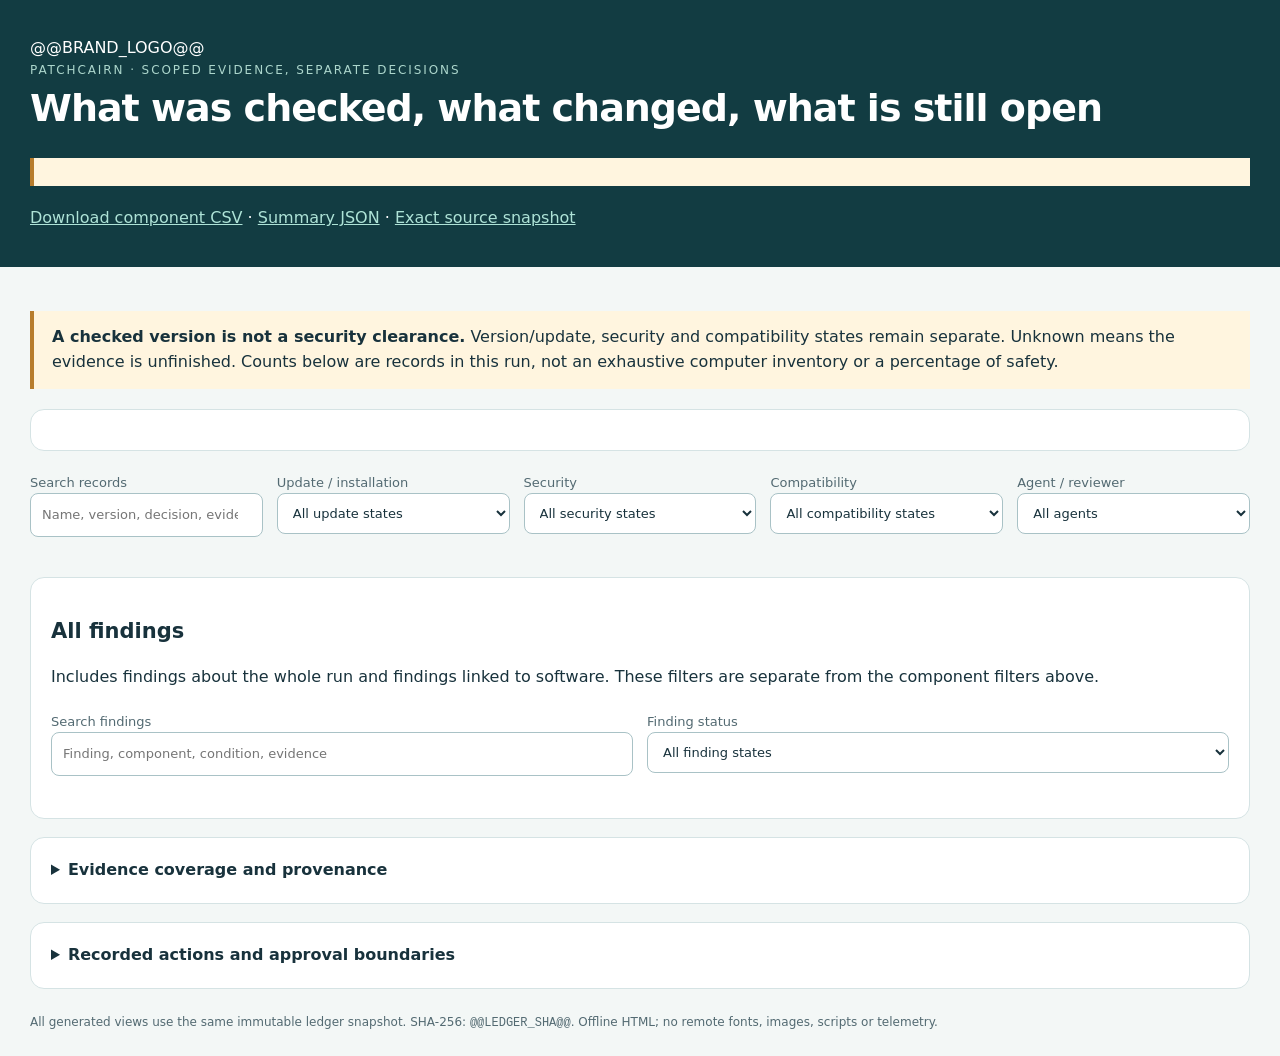
==== templates/report.html @ 3512771c "Initial release of PatchCairn" ====
<!doctype html><html lang="en"><head><meta charset="utf-8"><meta name="viewport" content="width=device-width,initial-scale=1"><meta http-equiv="Content-Security-Policy" content="default-src 'none'; script-src 'unsafe-inline'; style-src 'unsafe-inline'; img-src data:; connect-src 'none'; base-uri 'none'; form-action 'none'"><title>PatchCairn — maintenance evidence</title><style>
.brand-logo{display:block;max-width:240px;max-height:90px;object-fit:contain;margin:0 0 18px} :root{color-scheme:light;--ink:#18323c;--muted:#536a72;--border:#d5e3e4;--paper:#f3f7f6;--accent:#09695c}*{box-sizing:border-box}body{margin:0;background:var(--paper);color:var(--ink);font:16px/1.55 system-ui,-apple-system,Segoe UI,sans-serif}header{background:#123c42;color:#fff;padding:36px max(24px,calc((100vw - 1220px)/2))}h1{margin:0;font-size:38px;letter-spacing:-1px}.eyebrow{text-transform:uppercase;letter-spacing:.16em;font-size:12px;color:#acd6cc}header .notice{color:#18323c;font-weight:650}header p{max-width:830px;color:#d7e9e6}.wrap{max-width:1268px;margin:auto;padding:24px}.summary{display:grid;grid-template-columns:repeat(auto-fit,minmax(190px,1fr));gap:12px}.stat,.panel,.card{background:#fff;border:1px solid var(--border);border-radius:14px;padding:20px}.stat strong{display:block;font-size:32px}.small{font-size:13px;color:var(--muted);overflow-wrap:anywhere}.notice{border-left:4px solid #b77c2c;background:#fff5df;padding:14px 18px;margin:20px 0}.filters{display:flex;gap:14px;flex-wrap:wrap;margin:22px 0}.filters label{flex:1;min-width:180px;font-size:13px;color:var(--muted)}input,select{display:block;width:100%;padding:11px;border:1px solid #a9c2c6;border-radius:8px;font:inherit;background:white;color:var(--ink)}.cards{display:grid;grid-template-columns:repeat(auto-fit,minmax(320px,1fr));gap:16px}h2{font-size:21px}h3{margin:4px 0 12px;font-size:19px;overflow-wrap:anywhere}.badges{display:flex;gap:7px;flex-wrap:wrap}.badge{display:inline-block;border-radius:6px;background:#edf3f4;padding:4px 8px;font-size:12px}.agent{border:1px solid transparent}.versions{display:grid;grid-template-columns:1fr 1fr;gap:12px;margin:16px 0}.versions span{display:block;color:var(--muted);font-size:12px}.versions strong{overflow-wrap:anywhere}details{margin:15px 0}summary{cursor:pointer;font-weight:600}a{color:var(--accent)}header a{color:#aee3d7}.panel{margin:18px 0}.empty{padding:35px;border:1px dashed #a9c2c6;border-radius:12px}.foot{margin-top:24px;font-size:12px;color:var(--muted);overflow-wrap:anywhere}ul{padding-left:22px}button{padding:9px 15px;border:0;border-radius:8px;background:var(--accent);color:#fff;cursor:pointer}@media(max-width:600px){h1{font-size:30px}.wrap{padding:15px}.card{padding:16px}.cards{grid-template-columns:1fr}}
</style></head><body><header>@@BRAND_LOGO@@<div class="eyebrow">PatchCairn · scoped evidence, separate decisions</div><h1>What was checked, what changed, what is still open</h1><p id="purpose"></p><p id="run-state"></p><div class="notice" id="mode-banner"></div><a href="components.csv" download>Download component CSV</a> · <a href="summary.json">Summary JSON</a> · <a href="ledger.snapshot.json">Exact source snapshot</a></header><main class="wrap"><div class="summary" id="summary"></div><div class="notice"><strong>A checked version is not a security clearance.</strong> Version/update, security and compatibility states remain separate. Unknown means the evidence is unfinished. Counts below are records in this run, not an exhaustive computer inventory or a percentage of safety.</div><section class="panel" id="diagnosis"></section><section class="filters"><label>Search records<input id="search" type="search" placeholder="Name, version, decision, evidence"></label><label>Update / installation<select id="update"><option value="all">All update states</option></select></label><label>Security<select id="security"><option value="all">All security states</option></select></label><label>Compatibility<select id="compatibility"><option value="all">All compatibility states</option></select></label><label>Agent / reviewer<select id="agent"><option value="all">All agents</option></select></label></section><p class="small" id="count"></p><section class="cards" id="cards"></section><section class="panel" id="all-findings" aria-labelledby="finding-heading"><h2 id="finding-heading">All findings</h2><p>Includes findings about the whole run and findings linked to software. These filters are separate from the component filters above.</p><div class="filters"><label>Search findings<input id="finding-search" type="search" placeholder="Finding, component, condition, evidence"></label><label>Finding status<select id="finding-state"><option value="all">All finding states</option></select></label></div><p class="small" id="finding-count"></p><div class="cards" id="finding-cards"></div></section><details class="panel"><summary>Evidence coverage and provenance</summary><div id="coverage"></div><p class="small">A URL alone is not publisher verification. Source authority, provenance checks and limits are separate evidence fields.</p><div id="sources"></div></details><details class="panel"><summary>Recorded actions and approval boundaries</summary><div id="actions"></div><p class="small">This report cannot run commands, approve changes or retry a failed operation. Approval fields record decisions; they do not independently prove human consent.</p></details><div class="foot">All generated views use the same immutable ledger snapshot. SHA-256: <code>@@LEDGER_SHA@@</code>. Offline HTML; no remote fonts, images, scripts or telemetry.</div></main><script id="toolkit-data" type="application/json">@@DATA@@</script><script>
'use strict';const DATA=JSON.parse(document.getElementById('toolkit-data').textContent),L=DATA.ledger,S=DATA.summary;const $=id=>document.getElementById(id),node=(tag,text,cls)=>{const n=document.createElement(tag);if(text!==undefined)n.textContent=String(text);if(cls)n.className=cls;return n};const human=v=>String(v??'Not established').replaceAll('_',' ');const agentColor=id=>{let h=0;for(const c of String(id))h=(h*31+c.charCodeAt(0))>>>0;return'hsl('+(h%360)+' 45% 90%)'};
$('mode-banner').textContent=L.run.mode==='fixture'?'FICTIONAL DEMONSTRATION — not this computer; no real audit or update performed.':L.components.length===0?'ASSESSMENT NOT STARTED — no components inventoried. Zero recorded findings does not mean this computer is clean.':'Scoped saved evidence; uninspected software, security and compatibility remain unknown.';$('purpose').textContent=L.run.purpose;$('run-state').textContent='Mode: '+human(L.run.mode)+' · Platform: '+human(L.run.platform)+' · Phase: '+human(L.run.phase)+' · Run state: '+human(L.run.status);for(const[label,n]of[['Component records',S.component_records],['Completed action records',S.completed_action_records],['Completed action groups',S.completed_action_groups],['Open finding records',S.open_finding_records]]){const p=node('div',undefined,'stat');p.append(node('strong',n),node('span',label));$('summary').append(p)}
const d=L.diagnosis;$('diagnosis').append(node('h2','Diagnosis before repair'),node('p','State: '+human(d.status)),node('p','Original cause: '+(d.original_cause||'Not established')),node('p','Uncertainty: '+(d.uncertainty||'Not recorded')),node('p','Least-disruptive proposal: '+(d.least_disruptive_fix||'Not proposed')));for(const h of d.hypotheses||[]){const p=node('p',human(h.state)+': '+h.claim);$('diagnosis').append(p,node('p','Evidence references: '+(h.evidence_ids||[]).join(', '),'small'));for(const a of h.alternatives||[])$('diagnosis').append(node('p','Alternative '+human(a.state)+': '+a.claim+'; evidence '+(a.evidence_ids||[]).join(', '),'small'))}
for(const[id,field]of[['update','update_state'],['security','security_state'],['compatibility','compatibility_state'],['agent','agent_id']])for(const v of [...new Set(L.components.map(x=>x[field]||'unassigned'))].sort()){const o=node('option',human(v));o.value=v;$(id).append(o)}
function render(){const q=$('search').value.toLowerCase();const rows=L.components.filter(e=>JSON.stringify(e).toLowerCase().includes(q)&&($('update').value==='all'||e.update_state===$('update').value)&&($('security').value==='all'||e.security_state===$('security').value)&&($('compatibility').value==='all'||e.compatibility_state===$('compatibility').value)&&($('agent').value==='all'||(e.agent_id||'unassigned')===$('agent').value));$('count').textContent=rows.length+' of '+L.components.length+' records match all selected filters. Status dimensions overlap; do not add their counts.';$('cards').replaceChildren();for(const e of rows){const card=node('article',undefined,'card'),badges=node('div',undefined,'badges');card.append(node('h3',e.name));for(const[label,value]of[['Update',e.update_state],['Security',e.security_state],['Compatibility',e.compatibility_state]])badges.append(node('span',label+': '+human(value),'badge'));const a=node('span',e.agent_id||'Unassigned agent','badge agent');a.style.backgroundColor=agentColor(e.agent_id);badges.append(a);card.append(badges);const versions=node('div',undefined,'versions');for(const[label,value]of[['Recorded installed',e.installed_version],['Reviewed target',e.reviewed_target]]){const p=node('div');p.append(node('span',label),node('strong',value||'Not established'));versions.append(p)}for(const[key,label]of[['architecture','Architecture'],['manager','Manager'],['channel','Channel'],['default_resolution','Default resolution'],['owner_component_id','Owning component']])if(e[key])card.append(node('p',label+': '+e[key],'small'));card.append(versions,node('p','Next: '+(e.next_step||'No next step recorded')),node('p','Owner scope: '+human(e.owner_scope),'small'));if(e.available_release&&e.available_release!==e.reviewed_target)card.append(node('p','Available release reference: '+e.available_release,'small'));const proof=node('details');proof.append(node('summary','Evidence and limits'));for(const id of e.evidence_ids||[]){const ev=(L.evidence||[]).find(x=>x.id===id);if(ev)proof.append(node('p',human(ev.kind)+' · '+ev.observed_utc+' · '+ev.scope+'; limits: '+ev.limits,'small'))}for(const id of e.finding_ids||[]){const f=(L.findings||[]).find(x=>x.id===id);if(f){proof.append(node('p',human(f.state)+': '+f.claim));for(const condition of f.conditions||[])proof.append(node('p','Condition: '+condition,'small'));for(const sid of f.source_ids||[]){const source=(L.sources||[]).find(x=>x.id===sid);if(source)proof.append(node('p','Source: '+source.title+'; '+human(source.authority)+'; retrieved '+human(source.retrieved_utc)+'; provenance recorded: '+source.provenance_verified,'small'))}}}card.append(proof);$('cards').append(card)}if(!rows.length)$('cards').append(node('div','No records match these filters.','empty'))}
const allFindings=L.findings||[],componentById=new Map((L.components||[]).map(x=>[x.id,x])),evidenceById=new Map((L.evidence||[]).map(x=>[x.id,x])),sourceById=new Map((L.sources||[]).map(x=>[x.id,x]));
for(const state of [...new Set(allFindings.map(f=>f.state))].sort()){const option=node('option',human(state));option.value=state;$('finding-state').append(option)}
function renderFindings(){
 const query=$('finding-search').value.toLowerCase(),state=$('finding-state').value;
 const rows=allFindings.filter(f=>{
  const searchable=JSON.stringify({finding:f,component:componentById.get(f.component_id)?.name,evidence:(f.evidence_ids||[]).map(id=>evidenceById.get(id)),sources:(f.source_ids||[]).map(id=>sourceById.get(id))}).toLowerCase();
  return searchable.includes(query)&&(state==='all'||f.state===state);
 });
 $('finding-count').textContent=rows.length+' of '+allFindings.length+' findings match the finding filters. Component filters do not change this list.';
 $('finding-cards').replaceChildren();
 for(const f of rows){
  const card=node('article',undefined,'card finding-card'),title=typeof f.title==='string'&&f.title.trim()?f.title:'Finding '+f.id;
  card.append(node('h3',title),node('p','Finding ID: '+f.id,'small'));
  const badges=node('div',undefined,'badges');badges.append(node('span','Status: '+human(f.state),'badge'),node('span','Type: '+human(f.kind),'badge'));card.append(badges);
  const component=componentById.get(f.component_id);
  card.append(node('p',f.component_id==null?'Run-wide finding':component?'Component: '+component.name+' · ID: '+component.id:'Component reference: '+f.component_id,'small'),node('p',f.claim));
  if(!(f.conditions||[]).length)card.append(node('p','No conditions recorded.','small'));
  for(const condition of f.conditions||[])card.append(node('p','Condition: '+condition,'small'));
  if(!(f.evidence_ids||[]).length)card.append(node('p','No evidence recorded.','small'));
  for(const id of f.evidence_ids||[]){const evidence=evidenceById.get(id);card.append(node('p',evidence?'Evidence '+id+': '+human(evidence.kind)+' · '+evidence.observed_utc+' · '+evidence.scope+'; limits: '+evidence.limits:'Evidence reference: '+id,'small'))}
  for(const id of f.source_ids||[]){const source=sourceById.get(id);card.append(node('p',source?'Source '+id+': '+source.title+' · '+human(source.authority)+' · retrieved '+human(source.retrieved_utc)+' · provenance recorded: '+source.provenance_verified:'Source reference: '+id,'small'))}
  $('finding-cards').append(card);
 }
 if(!rows.length)$('finding-cards').append(node('div',allFindings.length?'No findings match these finding filters.':'No findings recorded. This does not establish that the computer has no vulnerabilities.','empty'));
}
$('finding-search').addEventListener('input',renderFindings);$('finding-state').addEventListener('change',renderFindings);renderFindings();
for(const id of['search','update','security','compatibility','agent'])$(id).addEventListener(id==='search'?'input':'change',render);render();for(const c of L.coverage||[])$('coverage').append(node('p',c.scope+' — '+human(c.state)+'; '+c.limits));for(const s of L.sources||[]){const p=node('p',s.title+' · '+human(s.authority)+' · provenance verified: '+String(s.provenance_verified));try{const u=new URL(s.url);if(u.protocol==='https:'&&!u.username&&!u.password){const a=node('a',' Open source');a.href=u.href;a.rel='noopener noreferrer';a.target='_blank';p.append(a)}}catch{}p.append(node('span',' · retrieved: '+human(s.retrieved_utc)+' · checks: '+(s.checks||[]).join('; '),'small'));$('sources').append(p)}for(const a of L.actions||[])$('actions').append(node('p',human(a.kind)+' — '+human(a.state)+'; '+(a.outcome||'No verified outcome recorded')));
</script></body></html>
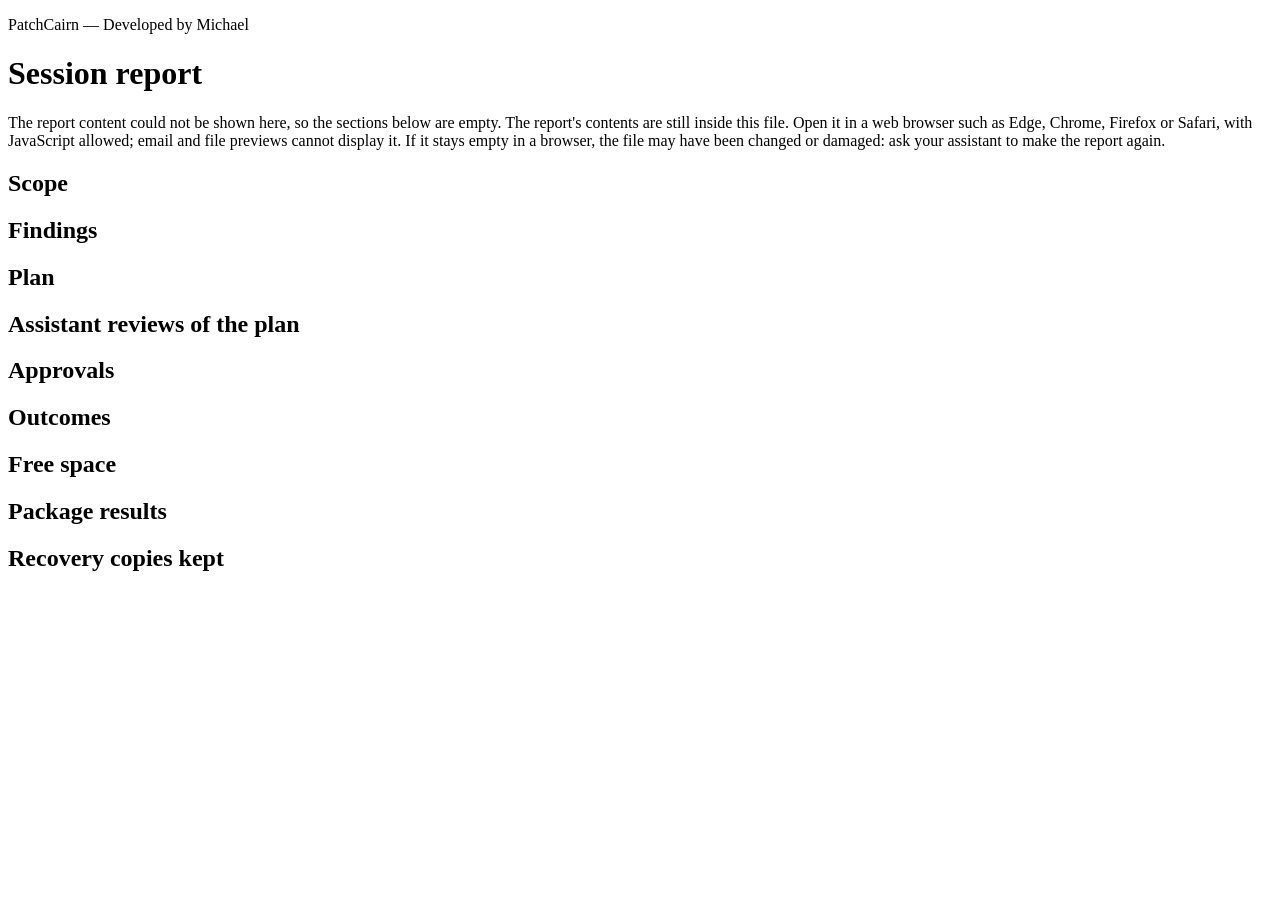
==== commit 1f8ae4b3: "Render the session report from the typed session record report.py turns a session snapshot into one " ====
--- a/templates/report.html
+++ b/templates/report.html
@@ -1,36 +1,83 @@
-<!doctype html><html lang="en"><head><meta charset="utf-8"><meta name="viewport" content="width=device-width,initial-scale=1"><meta http-equiv="Content-Security-Policy" content="default-src 'none'; script-src 'unsafe-inline'; style-src 'unsafe-inline'; img-src data:; connect-src 'none'; base-uri 'none'; form-action 'none'"><title>PatchCairn — maintenance evidence</title><style>
-.brand-logo{display:block;max-width:240px;max-height:90px;object-fit:contain;margin:0 0 18px} :root{color-scheme:light;--ink:#18323c;--muted:#536a72;--border:#d5e3e4;--paper:#f3f7f6;--accent:#09695c}*{box-sizing:border-box}body{margin:0;background:var(--paper);color:var(--ink);font:16px/1.55 system-ui,-apple-system,Segoe UI,sans-serif}header{background:#123c42;color:#fff;padding:36px max(24px,calc((100vw - 1220px)/2))}h1{margin:0;font-size:38px;letter-spacing:-1px}.eyebrow{text-transform:uppercase;letter-spacing:.16em;font-size:12px;color:#acd6cc}header .notice{color:#18323c;font-weight:650}header p{max-width:830px;color:#d7e9e6}.wrap{max-width:1268px;margin:auto;padding:24px}.summary{display:grid;grid-template-columns:repeat(auto-fit,minmax(190px,1fr));gap:12px}.stat,.panel,.card{background:#fff;border:1px solid var(--border);border-radius:14px;padding:20px}.stat strong{display:block;font-size:32px}.small{font-size:13px;color:var(--muted);overflow-wrap:anywhere}.notice{border-left:4px solid #b77c2c;background:#fff5df;padding:14px 18px;margin:20px 0}.filters{display:flex;gap:14px;flex-wrap:wrap;margin:22px 0}.filters label{flex:1;min-width:180px;font-size:13px;color:var(--muted)}input,select{display:block;width:100%;padding:11px;border:1px solid #a9c2c6;border-radius:8px;font:inherit;background:white;color:var(--ink)}.cards{display:grid;grid-template-columns:repeat(auto-fit,minmax(320px,1fr));gap:16px}h2{font-size:21px}h3{margin:4px 0 12px;font-size:19px;overflow-wrap:anywhere}.badges{display:flex;gap:7px;flex-wrap:wrap}.badge{display:inline-block;border-radius:6px;background:#edf3f4;padding:4px 8px;font-size:12px}.agent{border:1px solid transparent}.versions{display:grid;grid-template-columns:1fr 1fr;gap:12px;margin:16px 0}.versions span{display:block;color:var(--muted);font-size:12px}.versions strong{overflow-wrap:anywhere}details{margin:15px 0}summary{cursor:pointer;font-weight:600}a{color:var(--accent)}header a{color:#aee3d7}.panel{margin:18px 0}.empty{padding:35px;border:1px dashed #a9c2c6;border-radius:12px}.foot{margin-top:24px;font-size:12px;color:var(--muted);overflow-wrap:anywhere}ul{padding-left:22px}button{padding:9px 15px;border:0;border-radius:8px;background:var(--accent);color:#fff;cursor:pointer}@media(max-width:600px){h1{font-size:30px}.wrap{padding:15px}.card{padding:16px}.cards{grid-template-columns:1fr}}
-</style></head><body><header>@@BRAND_LOGO@@<div class="eyebrow">PatchCairn · scoped evidence, separate decisions</div><h1>What was checked, what changed, what is still open</h1><p id="purpose"></p><p id="run-state"></p><div class="notice" id="mode-banner"></div><a href="components.csv" download>Download component CSV</a> · <a href="summary.json">Summary JSON</a> · <a href="ledger.snapshot.json">Exact source snapshot</a></header><main class="wrap"><div class="summary" id="summary"></div><div class="notice"><strong>A checked version is not a security clearance.</strong> Version/update, security and compatibility states remain separate. Unknown means the evidence is unfinished. Counts below are records in this run, not an exhaustive computer inventory or a percentage of safety.</div><section class="panel" id="diagnosis"></section><section class="filters"><label>Search records<input id="search" type="search" placeholder="Name, version, decision, evidence"></label><label>Update / installation<select id="update"><option value="all">All update states</option></select></label><label>Security<select id="security"><option value="all">All security states</option></select></label><label>Compatibility<select id="compatibility"><option value="all">All compatibility states</option></select></label><label>Agent / reviewer<select id="agent"><option value="all">All agents</option></select></label></section><p class="small" id="count"></p><section class="cards" id="cards"></section><section class="panel" id="all-findings" aria-labelledby="finding-heading"><h2 id="finding-heading">All findings</h2><p>Includes findings about the whole run and findings linked to software. These filters are separate from the component filters above.</p><div class="filters"><label>Search findings<input id="finding-search" type="search" placeholder="Finding, component, condition, evidence"></label><label>Finding status<select id="finding-state"><option value="all">All finding states</option></select></label></div><p class="small" id="finding-count"></p><div class="cards" id="finding-cards"></div></section><details class="panel"><summary>Evidence coverage and provenance</summary><div id="coverage"></div><p class="small">A URL alone is not publisher verification. Source authority, provenance checks and limits are separate evidence fields.</p><div id="sources"></div></details><details class="panel"><summary>Recorded actions and approval boundaries</summary><div id="actions"></div><p class="small">This report cannot run commands, approve changes or retry a failed operation. Approval fields record decisions; they do not independently prove human consent.</p></details><div class="foot">All generated views use the same immutable ledger snapshot. SHA-256: <code>@@LEDGER_SHA@@</code>. Offline HTML; no remote fonts, images, scripts or telemetry.</div></main><script id="toolkit-data" type="application/json">@@DATA@@</script><script>
-'use strict';const DATA=JSON.parse(document.getElementById('toolkit-data').textContent),L=DATA.ledger,S=DATA.summary;const $=id=>document.getElementById(id),node=(tag,text,cls)=>{const n=document.createElement(tag);if(text!==undefined)n.textContent=String(text);if(cls)n.className=cls;return n};const human=v=>String(v??'Not established').replaceAll('_',' ');const agentColor=id=>{let h=0;for(const c of String(id))h=(h*31+c.charCodeAt(0))>>>0;return'hsl('+(h%360)+' 45% 90%)'};
-$('mode-banner').textContent=L.run.mode==='fixture'?'FICTIONAL DEMONSTRATION — not this computer; no real audit or update performed.':L.components.length===0?'ASSESSMENT NOT STARTED — no components inventoried. Zero recorded findings does not mean this computer is clean.':'Scoped saved evidence; uninspected software, security and compatibility remain unknown.';$('purpose').textContent=L.run.purpose;$('run-state').textContent='Mode: '+human(L.run.mode)+' · Platform: '+human(L.run.platform)+' · Phase: '+human(L.run.phase)+' · Run state: '+human(L.run.status);for(const[label,n]of[['Component records',S.component_records],['Completed action records',S.completed_action_records],['Completed action groups',S.completed_action_groups],['Open finding records',S.open_finding_records]]){const p=node('div',undefined,'stat');p.append(node('strong',n),node('span',label));$('summary').append(p)}
-const d=L.diagnosis;$('diagnosis').append(node('h2','Diagnosis before repair'),node('p','State: '+human(d.status)),node('p','Original cause: '+(d.original_cause||'Not established')),node('p','Uncertainty: '+(d.uncertainty||'Not recorded')),node('p','Least-disruptive proposal: '+(d.least_disruptive_fix||'Not proposed')));for(const h of d.hypotheses||[]){const p=node('p',human(h.state)+': '+h.claim);$('diagnosis').append(p,node('p','Evidence references: '+(h.evidence_ids||[]).join(', '),'small'));for(const a of h.alternatives||[])$('diagnosis').append(node('p','Alternative '+human(a.state)+': '+a.claim+'; evidence '+(a.evidence_ids||[]).join(', '),'small'))}
-for(const[id,field]of[['update','update_state'],['security','security_state'],['compatibility','compatibility_state'],['agent','agent_id']])for(const v of [...new Set(L.components.map(x=>x[field]||'unassigned'))].sort()){const o=node('option',human(v));o.value=v;$(id).append(o)}
-function render(){const q=$('search').value.toLowerCase();const rows=L.components.filter(e=>JSON.stringify(e).toLowerCase().includes(q)&&($('update').value==='all'||e.update_state===$('update').value)&&($('security').value==='all'||e.security_state===$('security').value)&&($('compatibility').value==='all'||e.compatibility_state===$('compatibility').value)&&($('agent').value==='all'||(e.agent_id||'unassigned')===$('agent').value));$('count').textContent=rows.length+' of '+L.components.length+' records match all selected filters. Status dimensions overlap; do not add their counts.';$('cards').replaceChildren();for(const e of rows){const card=node('article',undefined,'card'),badges=node('div',undefined,'badges');card.append(node('h3',e.name));for(const[label,value]of[['Update',e.update_state],['Security',e.security_state],['Compatibility',e.compatibility_state]])badges.append(node('span',label+': '+human(value),'badge'));const a=node('span',e.agent_id||'Unassigned agent','badge agent');a.style.backgroundColor=agentColor(e.agent_id);badges.append(a);card.append(badges);const versions=node('div',undefined,'versions');for(const[label,value]of[['Recorded installed',e.installed_version],['Reviewed target',e.reviewed_target]]){const p=node('div');p.append(node('span',label),node('strong',value||'Not established'));versions.append(p)}for(const[key,label]of[['architecture','Architecture'],['manager','Manager'],['channel','Channel'],['default_resolution','Default resolution'],['owner_component_id','Owning component']])if(e[key])card.append(node('p',label+': '+e[key],'small'));card.append(versions,node('p','Next: '+(e.next_step||'No next step recorded')),node('p','Owner scope: '+human(e.owner_scope),'small'));if(e.available_release&&e.available_release!==e.reviewed_target)card.append(node('p','Available release reference: '+e.available_release,'small'));const proof=node('details');proof.append(node('summary','Evidence and limits'));for(const id of e.evidence_ids||[]){const ev=(L.evidence||[]).find(x=>x.id===id);if(ev)proof.append(node('p',human(ev.kind)+' · '+ev.observed_utc+' · '+ev.scope+'; limits: '+ev.limits,'small'))}for(const id of e.finding_ids||[]){const f=(L.findings||[]).find(x=>x.id===id);if(f){proof.append(node('p',human(f.state)+': '+f.claim));for(const condition of f.conditions||[])proof.append(node('p','Condition: '+condition,'small'));for(const sid of f.source_ids||[]){const source=(L.sources||[]).find(x=>x.id===sid);if(source)proof.append(node('p','Source: '+source.title+'; '+human(source.authority)+'; retrieved '+human(source.retrieved_utc)+'; provenance recorded: '+source.provenance_verified,'small'))}}}card.append(proof);$('cards').append(card)}if(!rows.length)$('cards').append(node('div','No records match these filters.','empty'))}
-const allFindings=L.findings||[],componentById=new Map((L.components||[]).map(x=>[x.id,x])),evidenceById=new Map((L.evidence||[]).map(x=>[x.id,x])),sourceById=new Map((L.sources||[]).map(x=>[x.id,x]));
-for(const state of [...new Set(allFindings.map(f=>f.state))].sort()){const option=node('option',human(state));option.value=state;$('finding-state').append(option)}
-function renderFindings(){
- const query=$('finding-search').value.toLowerCase(),state=$('finding-state').value;
- const rows=allFindings.filter(f=>{
-  const searchable=JSON.stringify({finding:f,component:componentById.get(f.component_id)?.name,evidence:(f.evidence_ids||[]).map(id=>evidenceById.get(id)),sources:(f.source_ids||[]).map(id=>sourceById.get(id))}).toLowerCase();
-  return searchable.includes(query)&&(state==='all'||f.state===state);
- });
- $('finding-count').textContent=rows.length+' of '+allFindings.length+' findings match the finding filters. Component filters do not change this list.';
- $('finding-cards').replaceChildren();
- for(const f of rows){
-  const card=node('article',undefined,'card finding-card'),title=typeof f.title==='string'&&f.title.trim()?f.title:'Finding '+f.id;
-  card.append(node('h3',title),node('p','Finding ID: '+f.id,'small'));
-  const badges=node('div',undefined,'badges');badges.append(node('span','Status: '+human(f.state),'badge'),node('span','Type: '+human(f.kind),'badge'));card.append(badges);
-  const component=componentById.get(f.component_id);
-  card.append(node('p',f.component_id==null?'Run-wide finding':component?'Component: '+component.name+' · ID: '+component.id:'Component reference: '+f.component_id,'small'),node('p',f.claim));
-  if(!(f.conditions||[]).length)card.append(node('p','No conditions recorded.','small'));
-  for(const condition of f.conditions||[])card.append(node('p','Condition: '+condition,'small'));
-  if(!(f.evidence_ids||[]).length)card.append(node('p','No evidence recorded.','small'));
-  for(const id of f.evidence_ids||[]){const evidence=evidenceById.get(id);card.append(node('p',evidence?'Evidence '+id+': '+human(evidence.kind)+' · '+evidence.observed_utc+' · '+evidence.scope+'; limits: '+evidence.limits:'Evidence reference: '+id,'small'))}
-  for(const id of f.source_ids||[]){const source=sourceById.get(id);card.append(node('p',source?'Source '+id+': '+source.title+' · '+human(source.authority)+' · retrieved '+human(source.retrieved_utc)+' · provenance recorded: '+source.provenance_verified:'Source reference: '+id,'small'))}
-  $('finding-cards').append(card);
- }
- if(!rows.length)$('finding-cards').append(node('div',allFindings.length?'No findings match these finding filters.':'No findings recorded. This does not establish that the computer has no vulnerabilities.','empty'));
+<!doctype html>
+<html lang="en">
+<head>
+<meta http-equiv="Content-Security-Policy" content="default-src 'none'; script-src 'sha256-@@SCRIPT_SHA256@@'; style-src 'sha256-@@STYLE_SHA256@@'; connect-src 'none'; img-src 'none'; base-uri 'none'; form-action 'none'">
+<meta charset="utf-8">
+<meta name="viewport" content="width=device-width,initial-scale=1">
+<title>PatchCairn session report</title>
+<style>
+:root{color-scheme:light;--ink:#18323c;--muted:#536a72;--border:#d5e3e4;--paper:#f3f7f6}
+*{box-sizing:border-box}
+body{margin:0;background:var(--paper);color:var(--ink);font:16px/1.55 system-ui,-apple-system,"Segoe UI",sans-serif}
+header{background:#123c42;color:#fff;padding:28px max(20px,calc((100vw - 1100px)/2))}
+.eyebrow{margin:0;text-transform:uppercase;letter-spacing:.14em;font-size:12px;color:#acd6cc}
+h1{margin:4px 0 16px;font-size:32px}
+main{max-width:1148px;margin:auto;padding:24px}
+section{background:#fff;border:1px solid var(--border);border-radius:12px;padding:18px 22px;margin:0 0 18px}
+h2{margin:0 0 12px;font-size:21px}
+h3{margin:16px 0 8px;font-size:17px}
+dl{display:grid;grid-template-columns:minmax(150px,max-content) 1fr;gap:4px 16px;margin:0 0 14px;padding:0 0 14px;border-bottom:1px solid var(--border)}
+dl:last-child{margin-bottom:0;padding-bottom:0;border-bottom:0}
+dt{color:var(--muted)}
+dd{margin:0;overflow-wrap:anywhere}
+header dl{margin:0 0 12px;padding:0;border-bottom:0}
+header dt,header .note{color:#acd6cc}
+.note{margin:0 0 12px;color:var(--muted)}
+.banner{margin:0 0 16px;padding:12px 16px;border-left:4px solid #b77c2c;background:#fff5df;color:#18323c;font-weight:650}
+.hidden{display:none}
+@media (max-width:600px){h1{font-size:26px}main{padding:14px}dl{grid-template-columns:1fr}}
+@media print{header{background:#fff;color:#000}header dt,header .note,.eyebrow{color:#333}section{break-inside:avoid}}
+</style>
+</head>
+<body>
+<header>
+<p class="eyebrow">PatchCairn &mdash; Developed by Michael</p>
+<h1>Session report</h1>
+<p class="banner" id="not-shown">The report content could not be shown here, so the sections below are empty. The report's contents are still inside this file. Open it in a web browser such as Edge, Chrome, Firefox or Safari, with JavaScript allowed; email and file previews cannot display it. If it stays empty in a browser, the file may have been changed or damaged: ask your assistant to make the report again.</p>
+<div id="banner"></div>
+<div id="session"></div>
+</header>
+<main>
+<section id="scope"><h2>Scope</h2></section>
+<section id="findings"><h2>Findings</h2></section>
+<section id="plan"><h2>Plan</h2></section>
+<section id="reviews"><h2>Assistant reviews of the plan</h2></section>
+<section id="approvals"><h2>Approvals</h2></section>
+<section id="outcomes"><h2>Outcomes</h2></section>
+<section id="free_space"><h2>Free space</h2></section>
+<section id="packages"><h2>Package results</h2></section>
+<section id="retained"><h2>Recovery copies kept</h2></section>
+</main>
+<script type="application/json" id="report-data">@@REPORT_DATA@@</script>
+<script>
+'use strict';
+const data = JSON.parse(document.getElementById('report-data').textContent);
+const make = (tag, text, className) => {
+  const node = document.createElement(tag);
+  node.textContent = text;
+  node.className = className;
+  return node;
+};
+const render = (target, blocks) => {
+  for (const [kind, content] of blocks) {
+    if (kind === 'fields') {
+      const list = make('dl', '', 'fields');
+      for (const [label, value] of content) list.append(make('dt', label, 'label'), make('dd', value, 'value'));
+      target.append(list);
+    } else {
+      target.append(make(kind === 'heading' ? 'h3' : 'p', content, kind));
+    }
+  }
+};
+document.title = data.title;
+if (data.banner !== null) document.getElementById('banner').append(make('p', data.banner, 'banner'));
+render(document.getElementById('session'), data.header);
+for (const key of ['scope', 'findings', 'plan', 'reviews', 'approvals', 'outcomes', 'free_space', 'packages', 'retained']) {
+  render(document.getElementById(key), data[key]);
 }
-$('finding-search').addEventListener('input',renderFindings);$('finding-state').addEventListener('change',renderFindings);renderFindings();
-for(const id of['search','update','security','compatibility','agent'])$(id).addEventListener(id==='search'?'input':'change',render);render();for(const c of L.coverage||[])$('coverage').append(node('p',c.scope+' — '+human(c.state)+'; '+c.limits));for(const s of L.sources||[]){const p=node('p',s.title+' · '+human(s.authority)+' · provenance verified: '+String(s.provenance_verified));try{const u=new URL(s.url);if(u.protocol==='https:'&&!u.username&&!u.password){const a=node('a',' Open source');a.href=u.href;a.rel='noopener noreferrer';a.target='_blank';p.append(a)}}catch{}p.append(node('span',' · retrieved: '+human(s.retrieved_utc)+' · checks: '+(s.checks||[]).join('; '),'small'));$('sources').append(p)}for(const a of L.actions||[])$('actions').append(node('p',human(a.kind)+' — '+human(a.state)+'; '+(a.outcome||'No verified outcome recorded')));
-</script></body></html>
+const notShown = document.getElementById('not-shown');
+notShown.replaceChildren();
+notShown.className = 'hidden';
+</script>
+</body>
+</html>
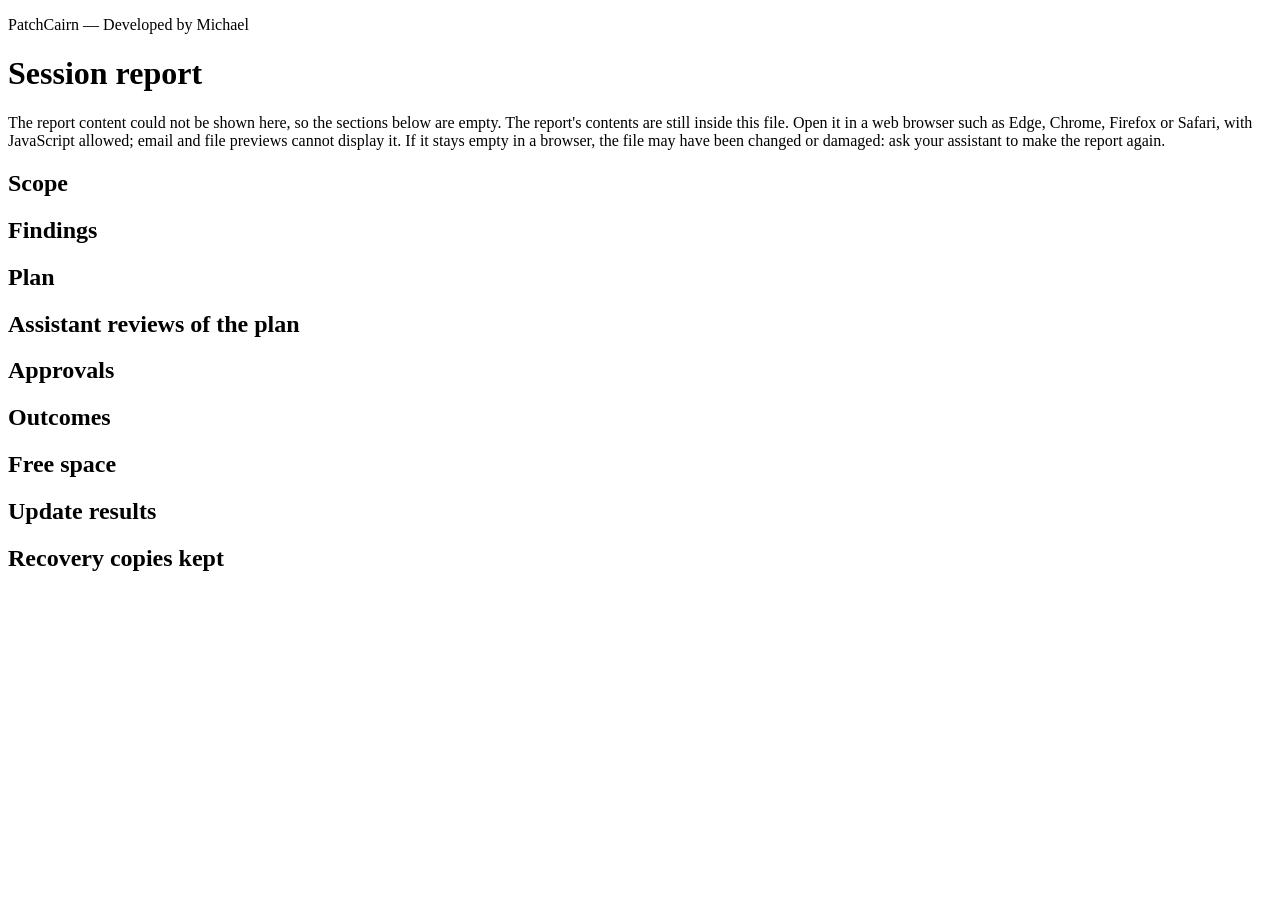
==== commit fc87ffa4: "Close steps cut off before their intent, and retire the local-installer record names Reconcile close" ====
--- a/templates/report.html
+++ b/templates/report.html
@@ -45,7 +45,7 @@
 <section id="approvals"><h2>Approvals</h2></section>
 <section id="outcomes"><h2>Outcomes</h2></section>
 <section id="free_space"><h2>Free space</h2></section>
-<section id="packages"><h2>Package results</h2></section>
+<section id="packages"><h2>Update results</h2></section>
 <section id="retained"><h2>Recovery copies kept</h2></section>
 </main>
 <script type="application/json" id="report-data">@@REPORT_DATA@@</script>
